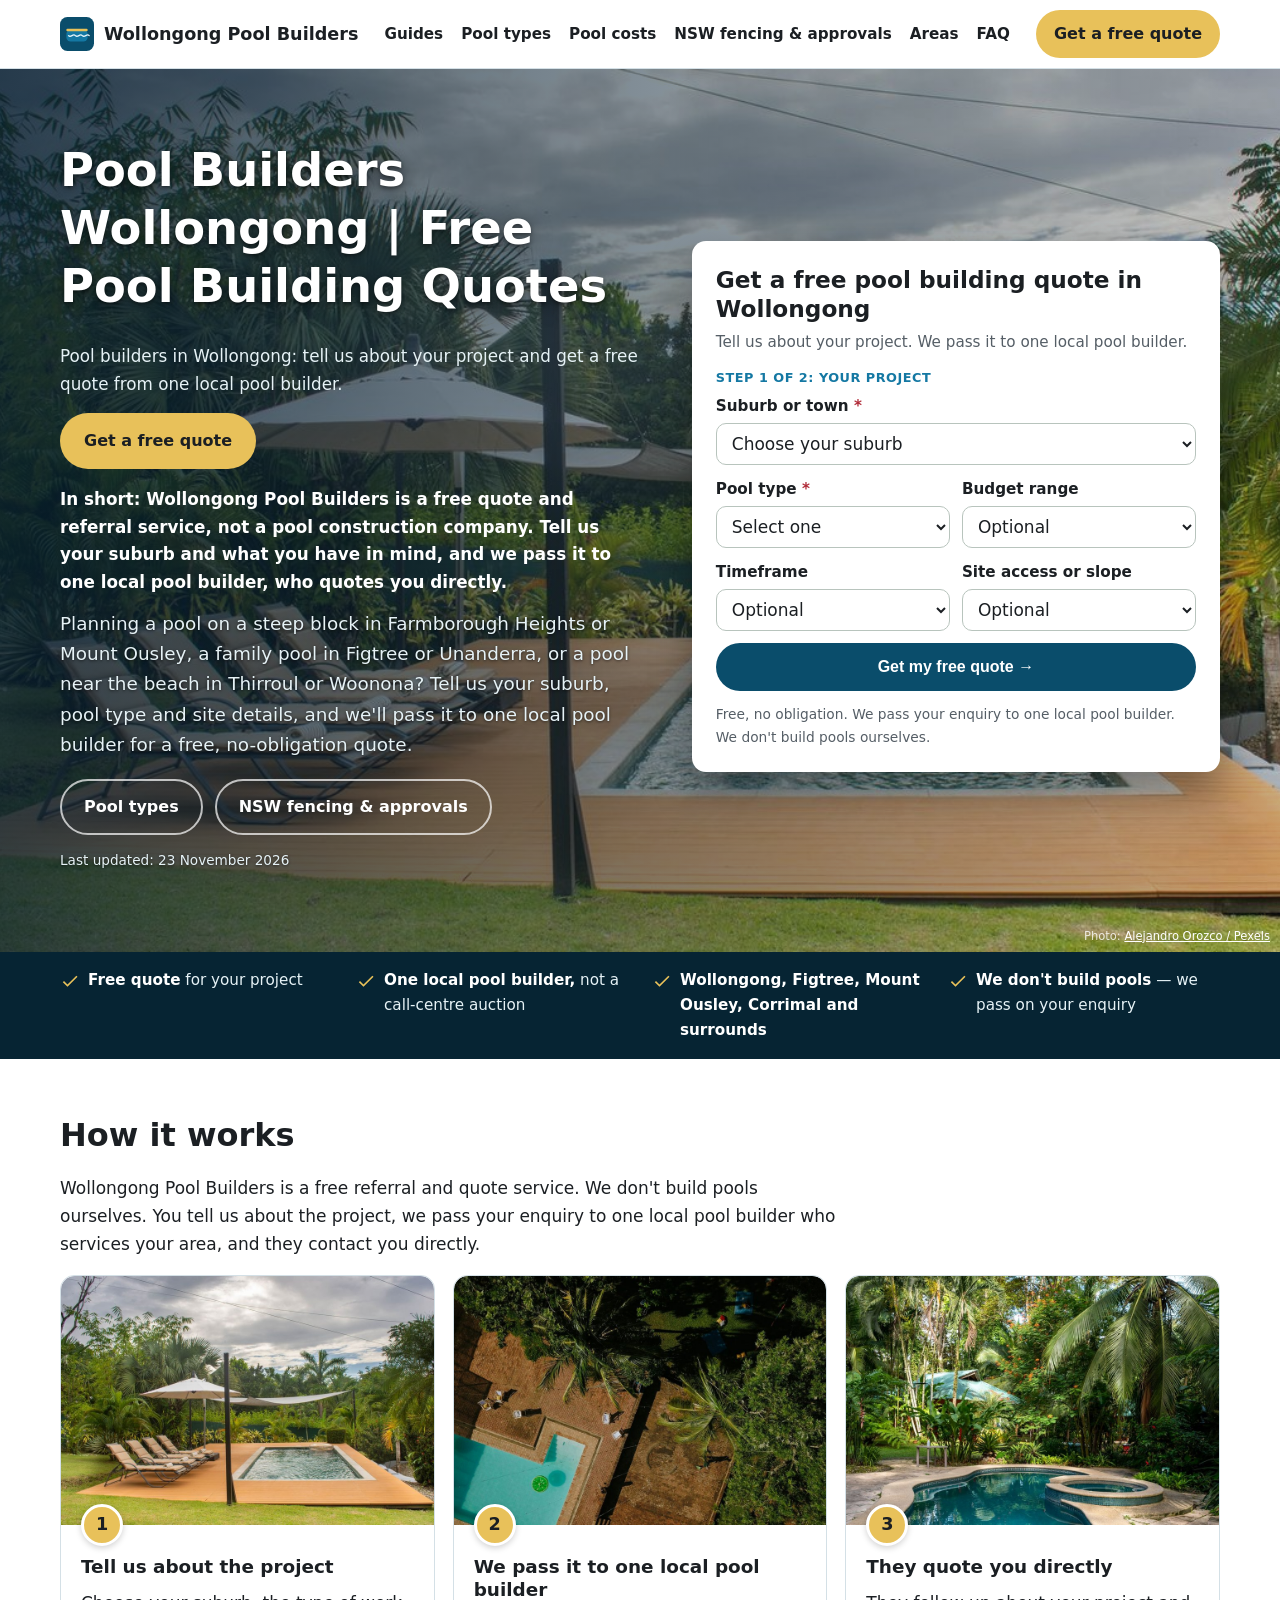
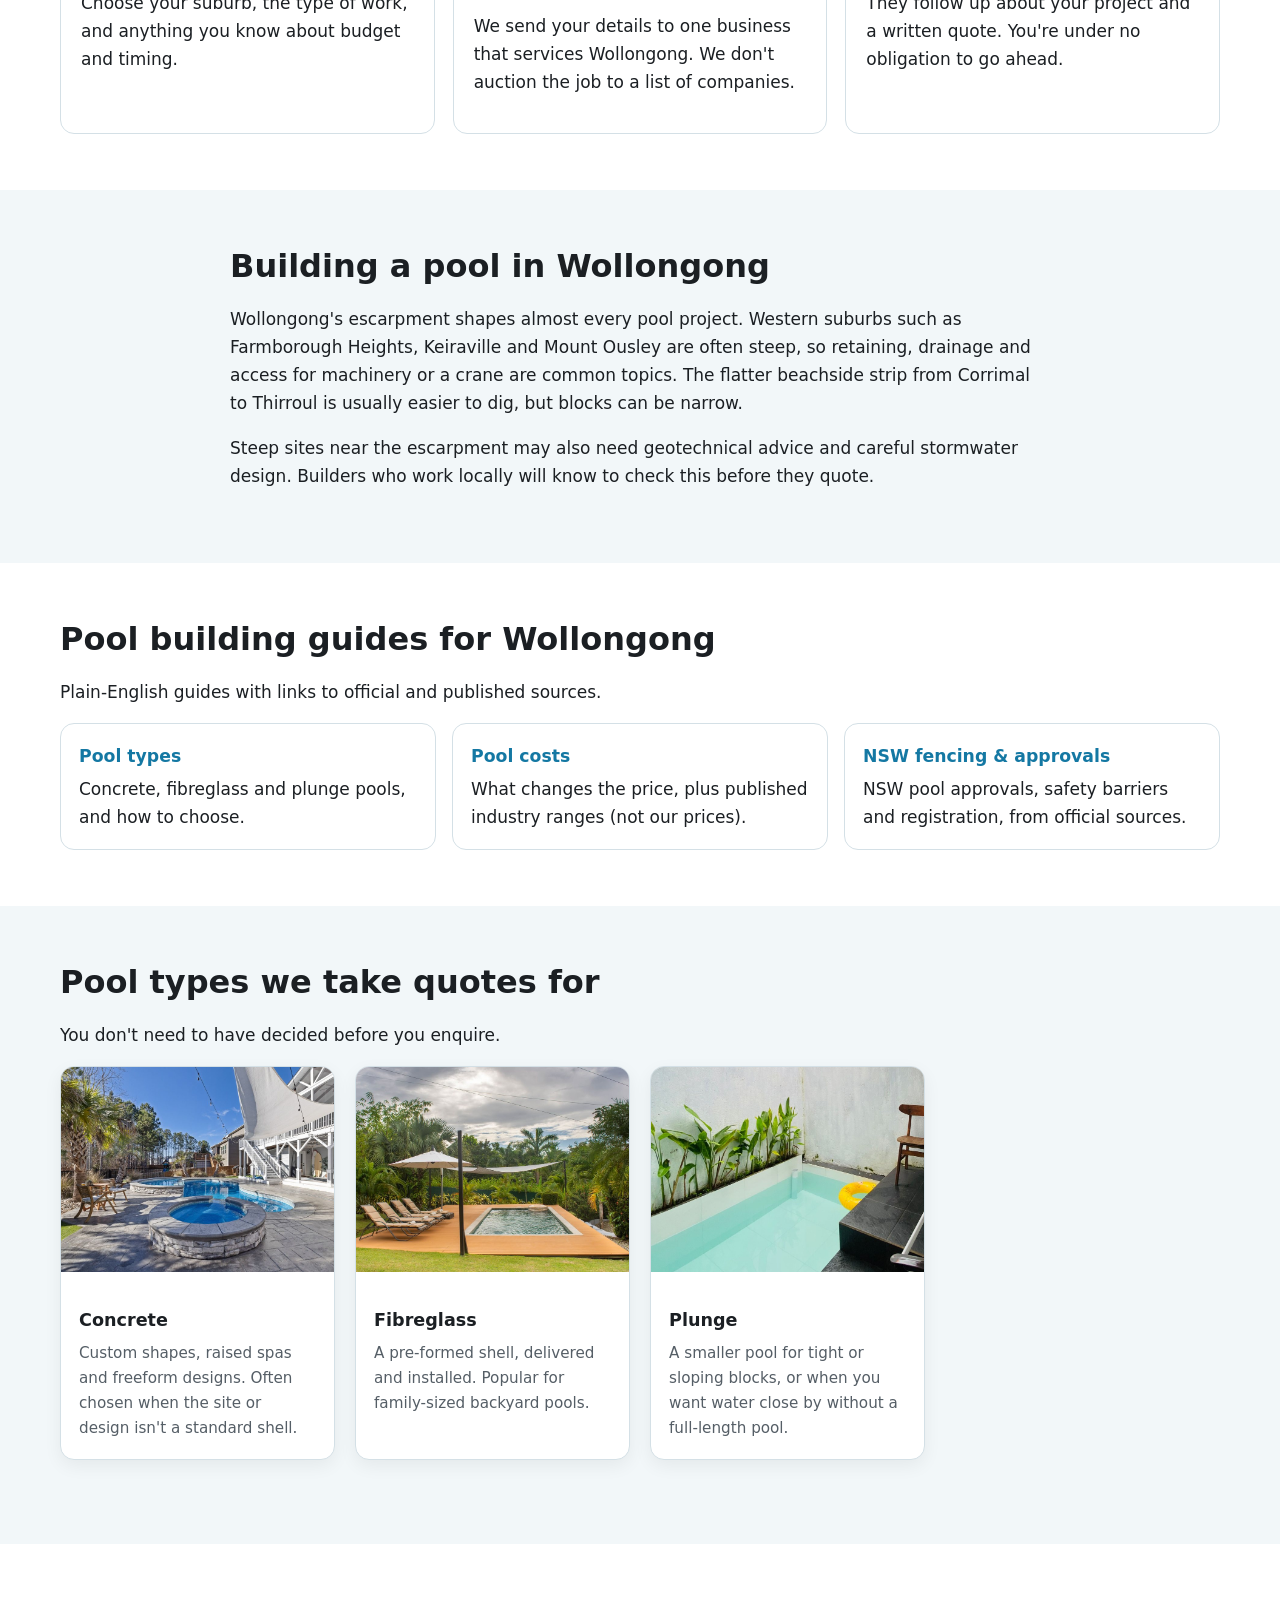
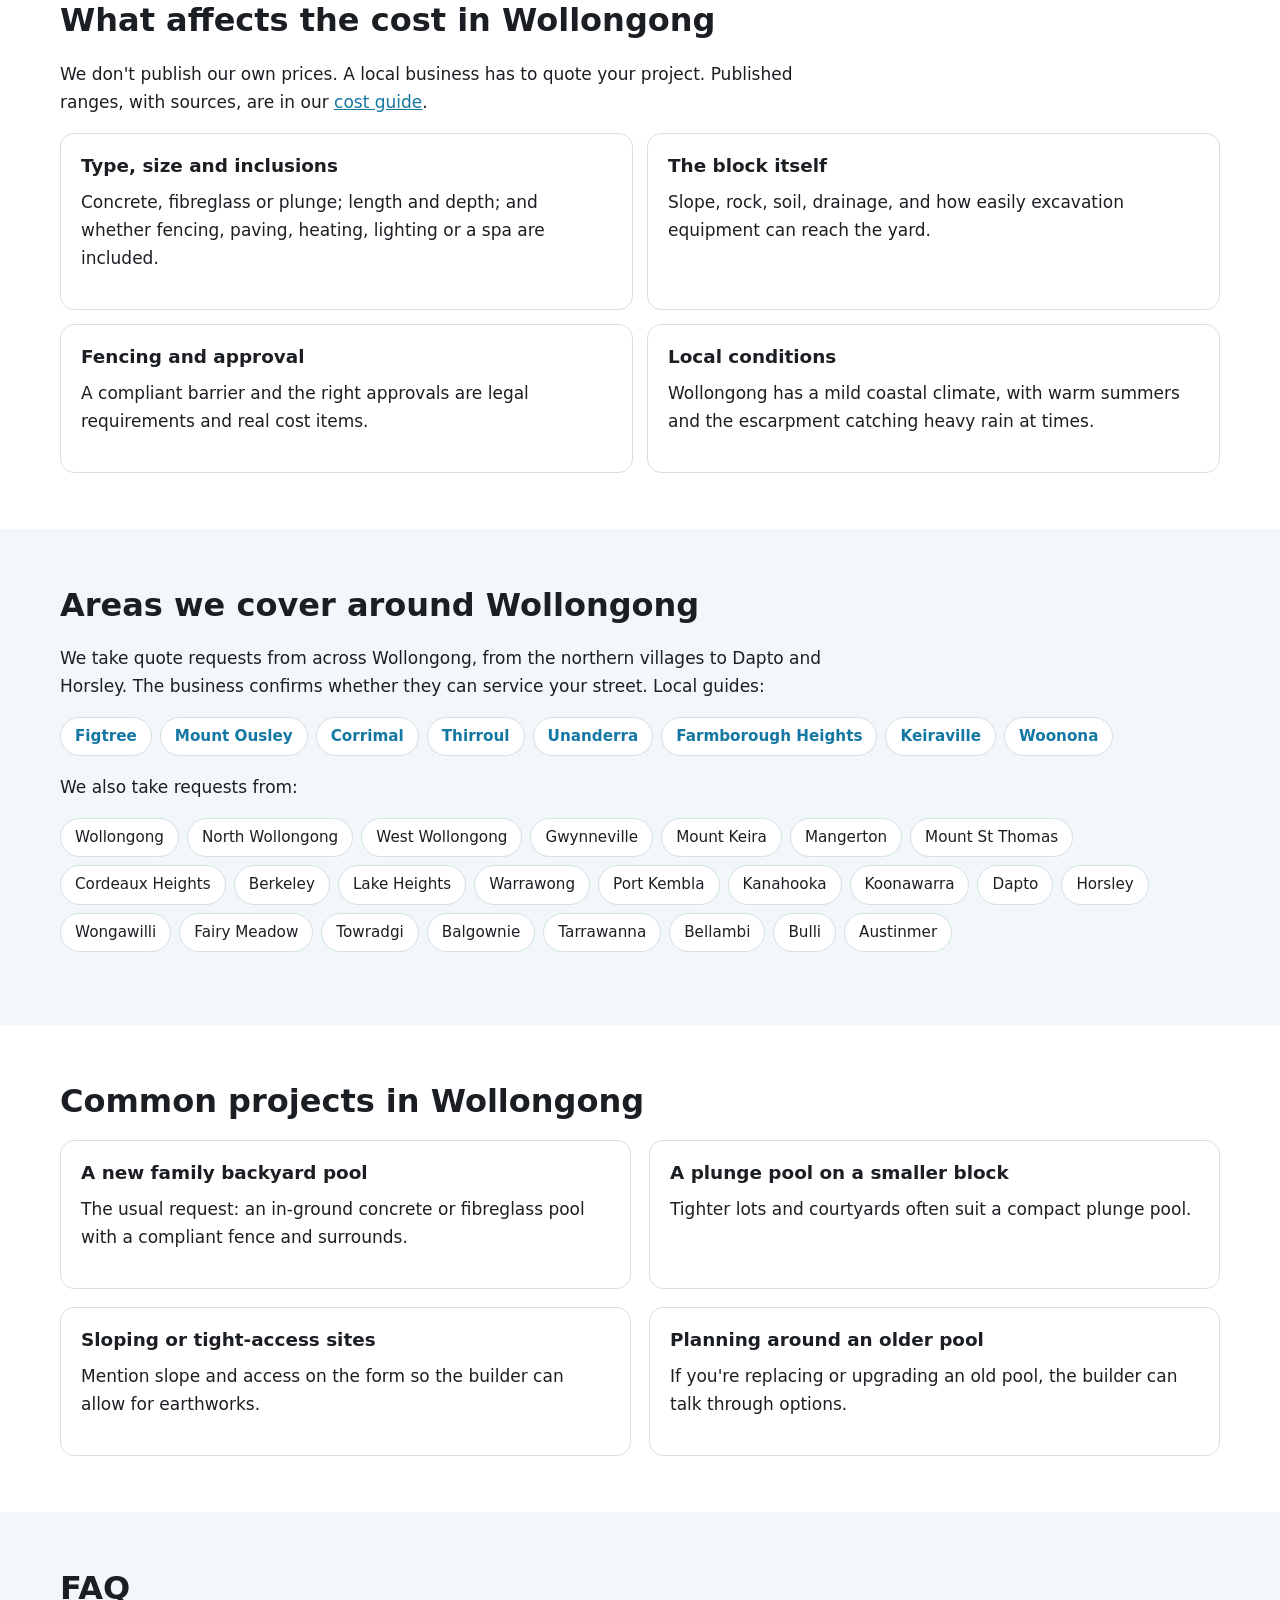
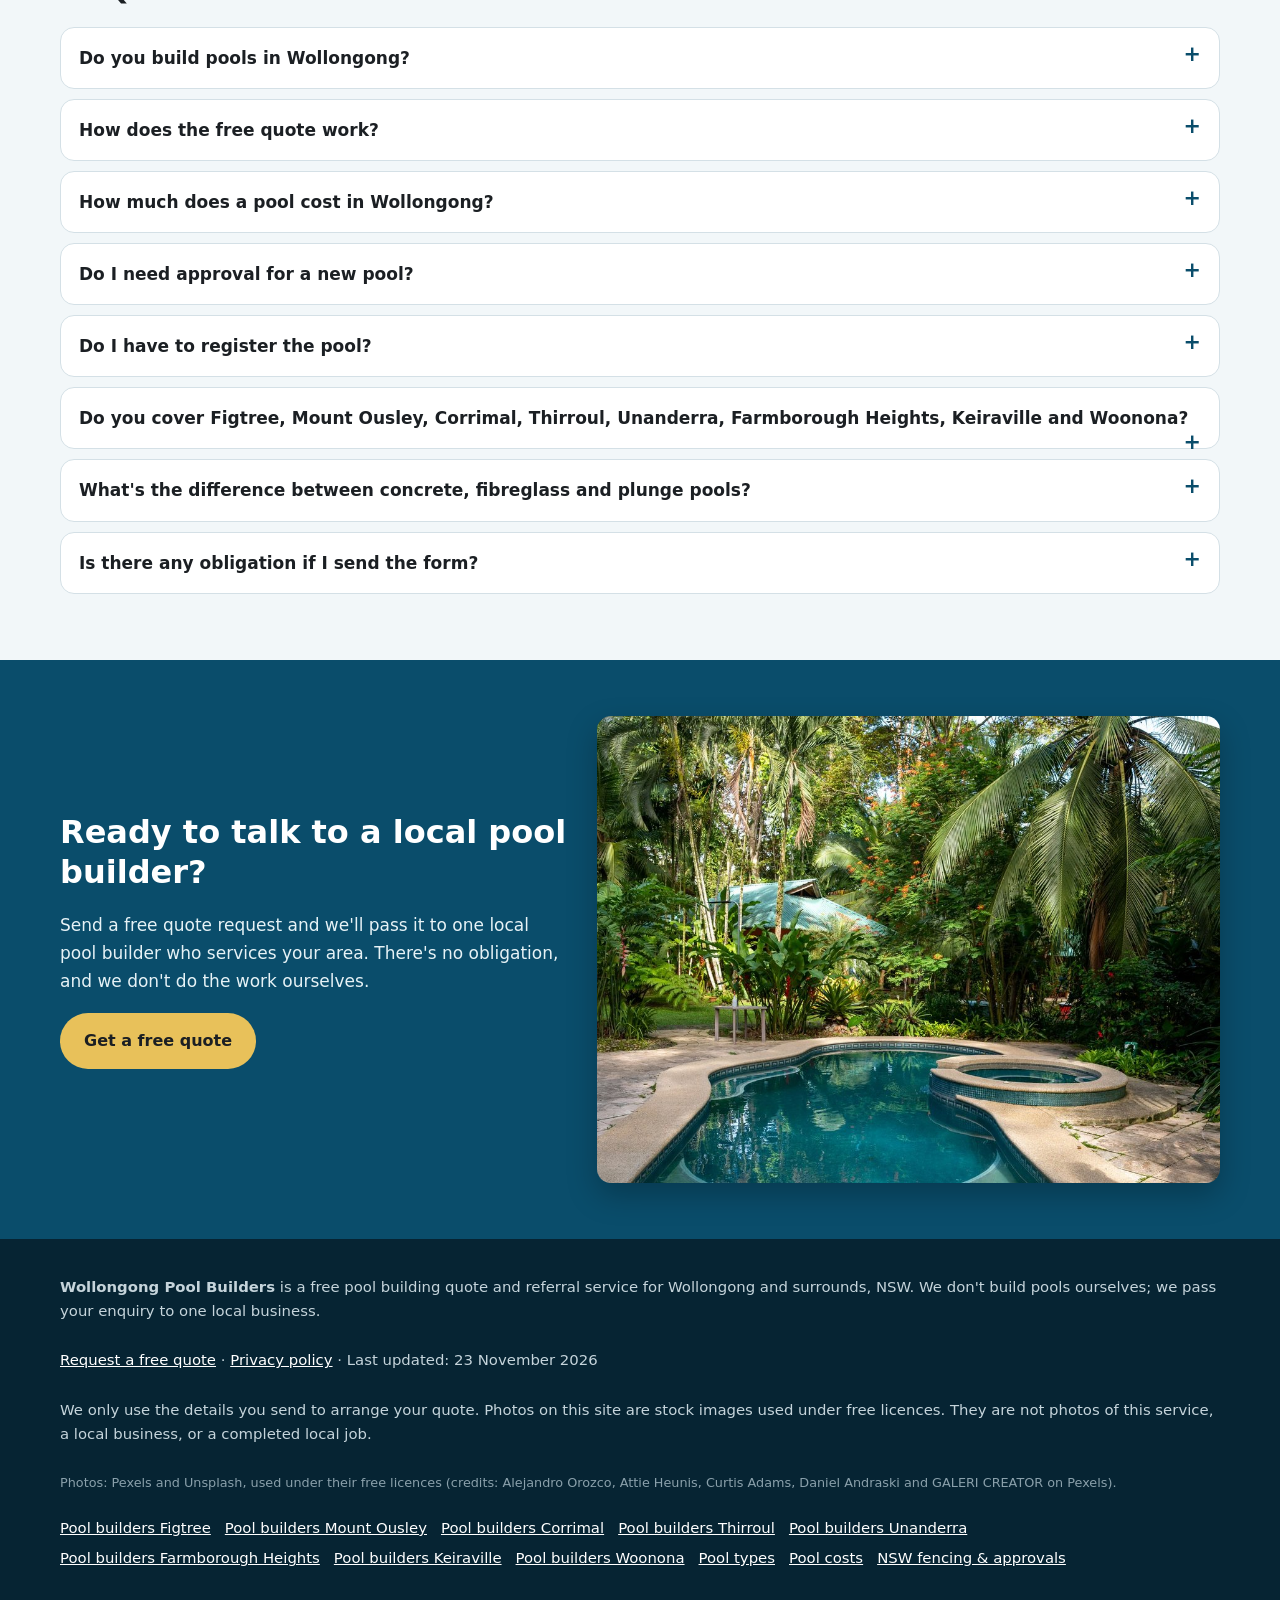
==== index.html @ 01289a47 "Initial site build" ====
<!doctype html>
<html lang="en-AU">
<head>
<meta charset="utf-8">
<!-- Search Console verification meta tag goes here once the property is created -->
<meta name="viewport" content="width=device-width, initial-scale=1">
<title>Pool Builders Wollongong | Free Pool Building Quotes</title>
<meta name="description" content="Pool builders in Wollongong, including Figtree, Mount Ousley, Corrimal, Thirroul, Unanderra, Farmborough Heights, Keiraville and Woonona. Get a free quote from one local pool builder. We don&#x27;t build pools ourselves.">
<link rel="canonical" href="https://wollongongpoolbuilders.com.au/">
<link rel="icon" href="/favicon.svg" type="image/svg+xml">
<meta name="theme-color" content="#0a4d6b">
<meta property="og:type" content="website">
<meta property="og:locale" content="en_AU">
<meta property="og:site_name" content="Wollongong Pool Builders">
<meta property="og:title" content="Pool Builders Wollongong | Free Pool Building Quotes">
<meta property="og:description" content="Pool builders in Wollongong, including Figtree, Mount Ousley, Corrimal, Thirroul, Unanderra, Farmborough Heights, Keiraville and Woonona. Get a free quote from one local pool builder. We don&#x27;t build pools ourselves.">
<meta property="og:url" content="https://wollongongpoolbuilders.com.au/">
<meta property="og:image" content="https://wollongongpoolbuilders.com.au/img/hero.jpg">
<meta name="twitter:card" content="summary_large_image">
<meta name="twitter:image" content="https://wollongongpoolbuilders.com.au/img/hero.jpg">
<script>document.documentElement.classList.add('js')</script>
<link rel="stylesheet" href="/styles.css">
<!-- GA4: Google tag (gtag.js) goes here once the GA4 property for wollongongpoolbuilders.com.au is created.
<script async src="https://www.googletagmanager.com/gtag/js?id=G-XXXXXXXXXX"></script>
<script>window.dataLayer=window.dataLayer||[];function gtag(){dataLayer.push(arguments);}gtag('js',new Date());gtag('config','G-XXXXXXXXXX');</script>
-->
<script type="application/ld+json">
{
 "@context": "https://schema.org",
 "@type": "WebPage",
 "@id": "https://wollongongpoolbuilders.com.au/#webpage",
 "url": "https://wollongongpoolbuilders.com.au/",
 "name": "Pool Builders Wollongong | Free Pool Building Quotes",
 "description": "Pool builders in Wollongong, including Figtree, Mount Ousley, Corrimal, Thirroul, Unanderra, Farmborough Heights, Keiraville and Woonona. Get a free quote from one local pool builder. We don't build pools ourselves.",
 "inLanguage": "en-AU",
 "dateModified": "2026-11-23",
 "isPartOf": {
  "@id": "https://wollongongpoolbuilders.com.au/#website"
 },
 "about": {
  "@id": "https://wollongongpoolbuilders.com.au/#business"
 }
}
</script>
<script type="application/ld+json">
{
 "@context": "https://schema.org",
 "@type": "LocalBusiness",
 "@id": "https://wollongongpoolbuilders.com.au/#business",
 "name": "Wollongong Pool Builders",
 "url": "https://wollongongpoolbuilders.com.au/",
 "description": "Pool builders in Wollongong, including Figtree, Mount Ousley, Corrimal, Thirroul, Unanderra, Farmborough Heights, Keiraville and Woonona. Get a free quote from one local pool builder. We don't build pools ourselves. A free referral and quote service. It doesn't build pools; one local business quotes and does the work.",
 "image": "https://wollongongpoolbuilders.com.au/img/hero.jpg",
 "areaServed": [
  {
   "@type": "Place",
   "name": "Wollongong, NSW"
  },
  {
   "@type": "Place",
   "name": "Figtree, NSW"
  },
  {
   "@type": "Place",
   "name": "Mount Ousley, NSW"
  },
  {
   "@type": "Place",
   "name": "Corrimal, NSW"
  },
  {
   "@type": "Place",
   "name": "Thirroul, NSW"
  },
  {
   "@type": "Place",
   "name": "Unanderra, NSW"
  },
  {
   "@type": "Place",
   "name": "Farmborough Heights, NSW"
  },
  {
   "@type": "Place",
   "name": "Keiraville, NSW"
  },
  {
   "@type": "Place",
   "name": "Woonona, NSW"
  }
 ]
}
</script>
<script type="application/ld+json">
{
 "@context": "https://schema.org",
 "@type": "WebSite",
 "@id": "https://wollongongpoolbuilders.com.au/#website",
 "name": "Wollongong Pool Builders",
 "url": "https://wollongongpoolbuilders.com.au/",
 "inLanguage": "en-AU",
 "dateModified": "2026-11-23"
}
</script>
<script type="application/ld+json">
{
 "@context": "https://schema.org",
 "@type": "Service",
 "@id": "https://wollongongpoolbuilders.com.au/#service",
 "name": "Pool building quotes in Wollongong",
 "serviceType": "Pool builder referral and quote service",
 "url": "https://wollongongpoolbuilders.com.au/",
 "provider": {
  "@id": "https://wollongongpoolbuilders.com.au/#business"
 },
 "areaServed": [
  {
   "@type": "Place",
   "name": "Wollongong, NSW"
  },
  {
   "@type": "Place",
   "name": "Figtree, NSW"
  },
  {
   "@type": "Place",
   "name": "Mount Ousley, NSW"
  },
  {
   "@type": "Place",
   "name": "Corrimal, NSW"
  },
  {
   "@type": "Place",
   "name": "Thirroul, NSW"
  },
  {
   "@type": "Place",
   "name": "Unanderra, NSW"
  },
  {
   "@type": "Place",
   "name": "Farmborough Heights, NSW"
  },
  {
   "@type": "Place",
   "name": "Keiraville, NSW"
  },
  {
   "@type": "Place",
   "name": "Woonona, NSW"
  }
 ]
}
</script>
<script type="application/ld+json">
{
 "@context": "https://schema.org",
 "@type": "FAQPage",
 "mainEntity": [
  {
   "@type": "Question",
   "name": "Do you build pools in Wollongong?",
   "acceptedAnswer": {
    "@type": "Answer",
    "text": "No. Wollongong Pool Builders is a free quote and referral service. We don't design, excavate or build pools. We pass your enquiry to one local pool builder who services your area, and they contact you directly."
   }
  },
  {
   "@type": "Question",
   "name": "How does the free quote work?",
   "acceptedAnswer": {
    "@type": "Answer",
    "text": "Fill in the form with your suburb, the pool type you have in mind and your contact details. We send that to one local pool builder, who follows up about a site visit and a written quote. There's no charge and no obligation."
   }
  },
  {
   "@type": "Question",
   "name": "How much does a pool cost in Wollongong?",
   "acceptedAnswer": {
    "@type": "Answer",
    "text": "It depends on the type, size, site, access, fencing and what's included. We don't publish our own prices. Industry guides linked in our pool cost guide give national ranges only. A local builder has to quote your block."
   }
  },
  {
   "@type": "Question",
   "name": "Do I need approval for a new pool?",
   "acceptedAnswer": {
    "@type": "Answer",
    "text": "Usually, yes. NSW pools need council or certifier approval (often complying development), a licensed builder, a principal certifier, and an occupation certificate before the pool is used. See our NSW pool approvals guide."
   }
  },
  {
   "@type": "Question",
   "name": "Do I have to register the pool?",
   "acceptedAnswer": {
    "@type": "Answer",
    "text": "Yes. All pools and spas in NSW must be registered on the NSW Swimming Pool Register."
   }
  },
  {
   "@type": "Question",
   "name": "Do you cover Figtree, Mount Ousley, Corrimal, Thirroul, Unanderra, Farmborough Heights, Keiraville and Woonona?",
   "acceptedAnswer": {
    "@type": "Answer",
    "text": "Yes. We take requests from across Wollongong and nearby areas. The builder confirms whether they can service your street."
   }
  },
  {
   "@type": "Question",
   "name": "What's the difference between concrete, fibreglass and plunge pools?",
   "acceptedAnswer": {
    "@type": "Answer",
    "text": "Concrete is built on site and can be custom shaped. Fibreglass is a pre-formed shell that is delivered and installed. A plunge pool is a smaller pool in either material. See our pool types guide."
   }
  },
  {
   "@type": "Question",
   "name": "Is there any obligation if I send the form?",
   "acceptedAnswer": {
    "@type": "Answer",
    "text": "No. The request is free, and you don't have to accept the quote."
   }
  }
 ]
}
</script>
</head>
<body>
<a class="skip-link" href="#main">Skip to content</a>
<header class="site-header">
  <div class="wrap">
    <a class="brand" href="/" aria-label="Wollongong Pool Builders home">
      <svg viewBox="0 0 64 64" aria-hidden="true"><rect width="64" height="64" rx="14" fill="#0a4d6b"/><rect x="12" y="24" width="40" height="22" rx="8" fill="#1478a3"/><path d="M16 35c5 5 8-5 13 0s8-5 13 0 8-5 13 0" fill="none" stroke="#e8f6fb" stroke-width="2.4" stroke-linecap="round"/><rect x="12" y="22" width="40" height="5" rx="2" fill="#e8c15a"/></svg>
      Wollongong Pool Builders
    </a>
    <nav class="nav" aria-label="Main">
      <a href="/#guides">Guides</a><a href="/pool-types/">Pool types</a><a href="/pool-costs/">Pool costs</a><a href="/nsw-pool-fencing-approvals/">NSW fencing &amp; approvals</a><a href="/#areas">Areas</a><a href="/#faq">FAQ</a>
    </nav>
    <a class="btn btn-call header-call" href="#quote">Get a free quote</a>
  </div>
</header>
<main id="main">
<section class="hero" aria-labelledby="h1">
  <picture class="hero-bg">
    <source media="(max-width: 700px)" srcset="/img/hero-mobile.jpg" width="684" height="720">
    <img src="/img/hero.jpg" width="1280" height="720" alt="In-ground pool with a timber deck, sun lounges and planting" fetchpriority="high" decoding="async">
  </picture>
  <div class="wrap hero-grid">
    <div class="hero-copy">
      <h1 id="h1">Pool Builders Wollongong | Free Pool Building Quotes</h1>
      <p class="h3-tag">Pool builders in Wollongong: tell us about your project and get a free quote from one local pool builder.</p>
      <p class="h3-cta"><a class="btn btn-call btn-xl" href="#quote">Get a free quote</a></p>
      <p class="summary">In short: Wollongong Pool Builders is a free quote and referral service, not a pool construction company. Tell us your suburb and what you have in mind, and we pass it to one local pool builder, who quotes you directly.</p>
      <p class="lead">Planning a pool on a steep block in Farmborough Heights or Mount Ousley, a family pool in Figtree or Unanderra, or a pool near the beach in Thirroul or Woonona? Tell us your suburb, pool type and site details, and we&#x27;ll pass it to one local pool builder for a free, no-obligation quote.</p>
      <div class="ctas"><a class="btn btn-ghost" href="/pool-types/">Pool types</a><a class="btn btn-ghost" href="/nsw-pool-fencing-approvals/">NSW fencing &amp; approvals</a></div>
      <p class="updated">Last updated: 23 November 2026</p>
    </div>
    <div class="hero-form-card" id="quote">
      <h2 id="quote-h">Get a free pool building quote in Wollongong</h2>
      <p class="form-intro">Tell us about your project. We pass it to one local pool builder.</p>
      <form class="quote-form two-step" id="quote-form" data-form="pool_builder_quote" action="https://formsubmit.co/quotes@wollongongpoolbuilders.com.au" method="post" novalidate>
        <input type="hidden" name="_subject" value="New quote request – wollongongpoolbuilders.com.au">
        <input type="hidden" name="_captcha" value="true">
        <input type="hidden" name="_template" value="table">
        <input type="hidden" name="_next" value="https://wollongongpoolbuilders.com.au/thanks.html?lead=1">
        <input type="hidden" name="_autoresponse" value="Thanks for your pool building request. We&#x27;ve received it and are passing it to a local pool builder, who&#x27;ll be in touch about your project.">
        <input type="text" name="_honey" style="display:none" tabindex="-1" autocomplete="off" aria-hidden="true">
        <input type="hidden" name="source" value="wollongongpoolbuilders.com.au">
        <fieldset class="step step-1">
          <legend class="step-label">Step 1 of 2: your project</legend>
          <div class="full"><label for="suburb">Suburb or town <span class="req" aria-hidden="true">*</span></label>
            <select id="suburb" name="suburb" required><option value="">Choose your suburb</option><option>Wollongong</option><option>North Wollongong</option><option>West Wollongong</option><option>Gwynneville</option><option>Keiraville</option><option>Mount Ousley</option><option>Mount Keira</option><option>Mangerton</option><option>Mount St Thomas</option><option>Figtree</option><option>Cordeaux Heights</option><option>Farmborough Heights</option><option>Unanderra</option><option>Berkeley</option><option>Lake Heights</option><option>Warrawong</option><option>Port Kembla</option><option>Kanahooka</option><option>Koonawarra</option><option>Dapto</option><option>Horsley</option><option>Wongawilli</option><option>Fairy Meadow</option><option>Towradgi</option><option>Balgownie</option><option>Corrimal</option><option>Tarrawanna</option><option>Bellambi</option><option>Woonona</option><option>Bulli</option><option>Thirroul</option><option>Austinmer</option><option value="Other">Other (tell us below)</option></select></div>
          <div class="full other-wrap"><label for="suburb_other">Other suburb or town</label><input id="suburb_other" name="suburb_other" type="text" autocomplete="address-level2"></div>
          <div><label for="proj_type">Pool type <span class="req" aria-hidden="true">*</span></label>
            <select id="proj_type" name="pool_type" required><option value="">Select one</option><option>Concrete</option><option>Fibreglass</option><option>Plunge</option><option>Not sure</option></select></div>
          <div><label for="budget">Budget range</label>
            <select id="budget" name="budget"><option value="">Optional</option><option>Under $40,000</option><option>$40,000–$70,000</option><option>$70,000–$100,000</option><option>$100,000–$150,000</option><option>$150,000 or more</option><option>Not sure / want advice</option></select></div>
          <div><label for="timeframe">Timeframe</label>
            <select id="timeframe" name="timeframe"><option value="">Optional</option><option>ASAP / within a month</option><option>Next 1–3 months</option><option>3–6 months</option><option>6–12 months</option><option>Just researching</option></select></div>
          <div><label for="extra1">Site access or slope</label>
            <select id="extra1" name="site_access"><option value="">Optional</option><option>Easy access, fairly level</option><option>Narrow side access</option><option>Sloping block</option><option>Restricted access / tight site</option><option>Not sure</option></select></div>
          <div class="full js-only"><button class="btn btn-primary btn-block" type="button" id="to-step-2">Get my free quote →</button></div>
          <p class="microcopy full">Free, no obligation. We pass your enquiry to one local pool builder. We don't build pools ourselves.</p>
          <p class="form-error full" id="step1-error" role="alert" hidden>Please choose your suburb and pool type.</p>
        </fieldset>
        <fieldset class="step step-2" id="step-2">
          <legend class="step-label">Step 2 of 2: your details</legend>
          <div><label for="name">Name <span class="req" aria-hidden="true">*</span></label><input id="name" name="name" type="text" autocomplete="name" required></div>
          <div><label for="phone">Phone <span class="req" aria-hidden="true">*</span></label><input id="phone" name="phone" type="tel" autocomplete="tel" inputmode="tel" required></div>
          <div class="full"><label for="email">Email <span class="req" aria-hidden="true">*</span></label><input id="email" name="email" type="email" autocomplete="email" required></div>
          <div class="full"><label for="message">Anything else we should pass on?</label><textarea id="message" name="message" rows="2" placeholder="e.g. fibreglass family pool in Figtree, sloping backyard, want fencing included"></textarea></div>
          <p class="consent full">By sending this form you agree we can share your details with one local pool builder so they can quote for your project. See our <a href="/privacy.html">privacy policy</a>.</p>
          <div class="full step2-actions"><button class="btn btn-primary" type="submit">Send my quote request</button><button class="btn-link js-only" type="button" id="back-1">← Back</button></div>
        </fieldset>
      </form>
    </div>
  </div>
  <p class="photo-credit">Photo: <a href="https://www.pexels.com/photo/tropical-backyard-pool-with-lounge-chairs-32509620/" rel="noopener">Alejandro Orozco / Pexels</a></p>
</section>
<section class="trust" aria-label="Why use this service">
  <ul class="wrap trust-list">
    <li><svg viewBox="0 0 24 24" aria-hidden="true"><path fill="currentColor" d="M9 16.2 4.8 12l-1.4 1.4L9 19 21 7l-1.4-1.4z"/></svg><span><strong>Free quote</strong> for your project</span></li>
    <li><svg viewBox="0 0 24 24" aria-hidden="true"><path fill="currentColor" d="M9 16.2 4.8 12l-1.4 1.4L9 19 21 7l-1.4-1.4z"/></svg><span><strong>One local pool builder,</strong> not a call-centre auction</span></li>
    <li><svg viewBox="0 0 24 24" aria-hidden="true"><path fill="currentColor" d="M9 16.2 4.8 12l-1.4 1.4L9 19 21 7l-1.4-1.4z"/></svg><span><strong>Wollongong, Figtree, Mount Ousley, Corrimal and surrounds</strong></span></li>
    <li><svg viewBox="0 0 24 24" aria-hidden="true"><path fill="currentColor" d="M9 16.2 4.8 12l-1.4 1.4L9 19 21 7l-1.4-1.4z"/></svg><span><strong>We don't build pools</strong> — we pass on your enquiry</span></li>
  </ul>
</section>
<section id="how" aria-labelledby="how-h">
  <div class="wrap">
    <h2 id="how-h">How it works</h2>
    <p class="intro">Wollongong Pool Builders is a free referral and quote service. We don't build pools ourselves. You tell us about the project, we pass your enquiry to one local pool builder who services your area, and they contact you directly.</p>
    <div class="grid grid-3">
      <article class="card step-card">
        <div class="step-img"><img src="/img/step1.jpg" width="900" height="600" alt="Illustration for telling us about your project" loading="lazy" decoding="async"></div>
        <div class="step-body"><span class="step-num">1</span><h3>Tell us about the project</h3><p>Choose your suburb, the type of work, and anything you know about budget and timing.</p></div>
      </article>
      <article class="card step-card">
        <div class="step-img"><img src="/img/step2.jpg" width="900" height="600" alt="Illustration for passing the enquiry to a local business" loading="lazy" decoding="async"></div>
        <div class="step-body"><span class="step-num">2</span><h3>We pass it to one local pool builder</h3><p>We send your details to one business that services Wollongong. We don't auction the job to a list of companies.</p></div>
      </article>
      <article class="card step-card">
        <div class="step-img"><img src="/img/step3.jpg" width="900" height="600" alt="Illustration for a site visit and written quote" loading="lazy" decoding="async"></div>
        <div class="step-body"><span class="step-num">3</span><h3>They quote you directly</h3><p>They follow up about your project and a written quote. You're under no obligation to go ahead.</p></div>
      </article>
    </div>
  </div>
</section>
<section class="alt" id="local" aria-labelledby="local-h">
  <div class="wrap narrow-copy">
    <h2 id="local-h">Building a pool in Wollongong</h2>
    <p>Wollongong's escarpment shapes almost every pool project. Western suburbs such as Farmborough Heights, Keiraville and Mount Ousley are often steep, so retaining, drainage and access for machinery or a crane are common topics. The flatter beachside strip from Corrimal to Thirroul is usually easier to dig, but blocks can be narrow.</p><p>Steep sites near the escarpment may also need geotechnical advice and careful stormwater design. Builders who work locally will know to check this before they quote.</p>
  </div>
</section>
<section id="guides" aria-labelledby="guides-h">
  <div class="wrap">
    <h2 id="guides-h">Pool building guides for Wollongong</h2>
    <p class="intro">Plain-English guides with links to official and published sources.</p>
    <div class="guide-cards"><a href="/pool-types/"><strong>Pool types</strong> Concrete, fibreglass and plunge pools, and how to choose.</a><a href="/pool-costs/"><strong>Pool costs</strong> What changes the price, plus published industry ranges (not our prices).</a><a href="/nsw-pool-fencing-approvals/"><strong>NSW fencing &amp; approvals</strong> NSW pool approvals, safety barriers and registration, from official sources.</a></div>
  </div>
</section>
<section class="alt" id="types" aria-labelledby="types-h">
  <div class="wrap">
    <h2 id="types-h">Pool types we take quotes for</h2>
    <p class="intro">You don't need to have decided before you enquire.</p>
    <div class="photo-cards type-grid">
      <a class="photo-card" href="/pool-types/"><span class="pc-img"><img src="/img/type1.jpg" width="900" height="675" alt="Concrete backyard pool with a raised spa and paved surround" loading="lazy" decoding="async"></span><span class="pc-body"><strong class="pc-title">Concrete</strong><span class="pc-text">Custom shapes, raised spas and freeform designs. Often chosen when the site or design isn&#x27;t a standard shell.</span></span></a>
      <a class="photo-card" href="/pool-types/"><span class="pc-img"><img src="/img/type2.jpg" width="900" height="675" alt="Rectangular in-ground pool with a timber deck and sun lounges" loading="lazy" decoding="async"></span><span class="pc-body"><strong class="pc-title">Fibreglass</strong><span class="pc-text">A pre-formed shell, delivered and installed. Popular for family-sized backyard pools.</span></span></a>
      <a class="photo-card" href="/pool-types/"><span class="pc-img"><img src="/img/type3.jpg" width="900" height="675" alt="Compact plunge pool in a small courtyard with planting" loading="lazy" decoding="async"></span><span class="pc-body"><strong class="pc-title">Plunge</strong><span class="pc-text">A smaller pool for tight or sloping blocks, or when you want water close by without a full-length pool.</span></span></a>
    </div>
  </div>
</section>
<section id="costs" aria-labelledby="costs-h">
  <div class="wrap">
    <h2 id="costs-h">What affects the cost in Wollongong</h2>
    <p class="intro">We don't publish our own prices. A local business has to quote your project. Published ranges, with sources, are in our <a href="/pool-costs/">cost guide</a>.</p>
    <div class="factor-grid"><article class="card"><h3>Type, size and inclusions</h3><p>Concrete, fibreglass or plunge; length and depth; and whether fencing, paving, heating, lighting or a spa are included.</p></article><article class="card"><h3>The block itself</h3><p>Slope, rock, soil, drainage, and how easily excavation equipment can reach the yard.</p></article><article class="card"><h3>Fencing and approval</h3><p>A compliant barrier and the right approvals are legal requirements and real cost items.</p></article><article class="card"><h3>Local conditions</h3><p>Wollongong has a mild coastal climate, with warm summers and the escarpment catching heavy rain at times.</p></article></div>
  </div>
</section>
<section class="alt" id="areas" aria-labelledby="areas-h">
  <div class="wrap">
    <h2 id="areas-h">Areas we cover around Wollongong</h2>
    <p class="intro">We take quote requests from across Wollongong, from the northern villages to Dapto and Horsley. The business confirms whether they can service your street. Local guides:</p>
    <ul class="areas"><li><a href="/pool-builders-figtree/">Figtree</a></li><li><a href="/pool-builders-mount-ousley/">Mount Ousley</a></li><li><a href="/pool-builders-corrimal/">Corrimal</a></li><li><a href="/pool-builders-thirroul/">Thirroul</a></li><li><a href="/pool-builders-unanderra/">Unanderra</a></li><li><a href="/pool-builders-farmborough-heights/">Farmborough Heights</a></li><li><a href="/pool-builders-keiraville/">Keiraville</a></li><li><a href="/pool-builders-woonona/">Woonona</a></li></ul>
    <p class="intro">We also take requests from:</p>
    <ul class="areas"><li>Wollongong</li><li>North Wollongong</li><li>West Wollongong</li><li>Gwynneville</li><li>Mount Keira</li><li>Mangerton</li><li>Mount St Thomas</li><li>Cordeaux Heights</li><li>Berkeley</li><li>Lake Heights</li><li>Warrawong</li><li>Port Kembla</li><li>Kanahooka</li><li>Koonawarra</li><li>Dapto</li><li>Horsley</li><li>Wongawilli</li><li>Fairy Meadow</li><li>Towradgi</li><li>Balgownie</li><li>Tarrawanna</li><li>Bellambi</li><li>Bulli</li><li>Austinmer</li></ul>
  </div>
</section>
<section id="jobs" aria-labelledby="jobs-h">
  <div class="wrap">
    <h2 id="jobs-h">Common projects in Wollongong</h2>
    <div class="grid grid-2"><article class="card"><h3>A new family backyard pool</h3><p>The usual request: an in-ground concrete or fibreglass pool with a compliant fence and surrounds.</p></article><article class="card"><h3>A plunge pool on a smaller block</h3><p>Tighter lots and courtyards often suit a compact plunge pool.</p></article><article class="card"><h3>Sloping or tight-access sites</h3><p>Mention slope and access on the form so the builder can allow for earthworks.</p></article><article class="card"><h3>Planning around an older pool</h3><p>If you&#x27;re replacing or upgrading an old pool, the builder can talk through options.</p></article></div>
  </div>
</section>
<section class="alt" id="faq" aria-labelledby="faq-h">
  <div class="wrap">
    <h2 id="faq-h">FAQ</h2>
    <details><summary>Do you build pools in Wollongong?</summary><p>No. Wollongong Pool Builders is a free quote and referral service. We don't design, excavate or build pools. We pass your enquiry to one local pool builder who services your area, and they contact you directly.</p></details>
<details><summary>How does the free quote work?</summary><p>Fill in the form with your suburb, the pool type you have in mind and your contact details. We send that to one local pool builder, who follows up about a site visit and a written quote. There's no charge and no obligation.</p></details>
<details><summary>How much does a pool cost in Wollongong?</summary><p>It depends on the type, size, site, access, fencing and what's included. We don't publish our own prices. Industry guides linked in our <a href="/pool-costs/">pool cost guide</a> give national ranges only. A local builder has to quote your block.</p></details>
<details><summary>Do I need approval for a new pool?</summary><p>Usually, yes. NSW pools need council or certifier approval (often complying development), a licensed builder, a principal certifier, and an occupation certificate before the pool is used. See our <a href="/nsw-pool-fencing-approvals/">NSW pool approvals guide</a>.</p></details>
<details><summary>Do I have to register the pool?</summary><p>Yes. All pools and spas in NSW must be registered on the NSW Swimming Pool Register.</p></details>
<details><summary>Do you cover Figtree, Mount Ousley, Corrimal, Thirroul, Unanderra, Farmborough Heights, Keiraville and Woonona?</summary><p>Yes. We take requests from across Wollongong and nearby areas. The builder confirms whether they can service your street.</p></details>
<details><summary>What&#x27;s the difference between concrete, fibreglass and plunge pools?</summary><p>Concrete is built on site and can be custom shaped. Fibreglass is a pre-formed shell that is delivered and installed. A plunge pool is a smaller pool in either material. See our <a href="/pool-types/">pool types guide</a>.</p></details>
<details><summary>Is there any obligation if I send the form?</summary><p>No. The request is free, and you don't have to accept the quote.</p></details>
  </div>
</section>
<section class="quote" id="close" aria-labelledby="close-h">
  <div class="wrap closing-grid">
    <div>
      <h2 id="close-h">Ready to talk to a local pool builder?</h2>
      <p>Send a free quote request and we'll pass it to one local pool builder who services your area. There's no obligation, and we don't do the work ourselves.</p>
      <p><a class="btn btn-call" href="#quote">Get a free quote</a></p>
    </div>
    <div class="closing-photo"><img src="/img/closing.jpg" width="1000" height="750" alt="Closing illustration" loading="lazy" decoding="async"></div>
  </div>
</section>
</main>
<footer class="site-footer">
  <div class="wrap">
    <p><strong>Wollongong Pool Builders</strong> is a free pool building quote and referral service for Wollongong and surrounds, NSW. We don't build pools ourselves; we pass your enquiry to one local business.</p>
    <p><a href="#quote">Request a free quote</a> · <a href="/privacy.html">Privacy policy</a> · Last updated: 23 November 2026</p>
    <p>We only use the details you send to arrange your quote. Photos on this site are stock images used under free licences. They are not photos of this service, a local business, or a completed local job.</p>
    <p class="credit-line">Photos: Pexels and Unsplash, used under their free licences (credits: Alejandro Orozco, Attie Heunis, Curtis Adams, Daniel Andraski and GALERI CREATOR on Pexels).</p>
    <p class="footer-links"><a href="/pool-builders-figtree/">Pool builders Figtree</a> <a href="/pool-builders-mount-ousley/">Pool builders Mount Ousley</a> <a href="/pool-builders-corrimal/">Pool builders Corrimal</a> <a href="/pool-builders-thirroul/">Pool builders Thirroul</a> <a href="/pool-builders-unanderra/">Pool builders Unanderra</a> <a href="/pool-builders-farmborough-heights/">Pool builders Farmborough Heights</a> <a href="/pool-builders-keiraville/">Pool builders Keiraville</a> <a href="/pool-builders-woonona/">Pool builders Woonona</a> <a href="/pool-types/">Pool types</a> <a href="/pool-costs/">Pool costs</a> <a href="/nsw-pool-fencing-approvals/">NSW fencing &amp; approvals</a></p>
  </div>
</footer>

<div class="mobile-call" aria-label="Quick contact">
  <a class="btn btn-call" href="#quote">Get a free quote</a>
</div>
<script src="/form.js" defer></script>
<script>(function(){var b=document.querySelector('.mobile-call'),q=document.getElementById('quote');if(!b||!q||!('IntersectionObserver' in window))return;new IntersectionObserver(function(e){b.classList.toggle('mc-off',e[0].isIntersecting)},{threshold:.15}).observe(q)})();</script>

</body>
</html>
---- styles.css ----
:root{
  --green:#0a4d6b;--green-2:#1478a3;--yellow:#e8c15a;--ink:#1b1f23;--muted:#555e66;
  --bg:#ffffff;--soft:#f2f7f9;--line:#d4e0e6;--radius:14px;--max:1200px;
}
*{box-sizing:border-box}
html{scroll-behavior:smooth}
body{margin:0;font-family:system-ui,-apple-system,"Segoe UI",Roboto,Arial,sans-serif;color:var(--ink);background:var(--bg);line-height:1.65;font-size:17px;padding-bottom:72px}
@media(min-width:800px){body{padding-bottom:0}}
img,svg{max-width:100%}
a{color:var(--green-2)}
a:focus-visible,button:focus-visible,input:focus-visible,select:focus-visible,textarea:focus-visible{outline:3px solid var(--yellow);outline-offset:2px}
.wrap{max-width:var(--max);margin:0 auto;padding:0 20px}
.skip-link{position:absolute;left:-999px;top:0;background:#fff;padding:8px 12px;z-index:100}
.skip-link:focus{left:8px}
h1,h2,h3{line-height:1.25;margin:0 0 .6em}
h1{font-size:clamp(1.9rem,4.5vw,2.9rem)}
h2{font-size:clamp(1.5rem,3vw,2rem);margin-top:0}
h3{font-size:1.15rem}
p{margin:0 0 1em}

/* header */
.site-header{background:#fff;border-bottom:1px solid var(--line);position:sticky;top:0;z-index:50}
.site-header .wrap{display:flex;align-items:center;justify-content:space-between;gap:16px;padding-top:10px;padding-bottom:10px}
.brand{display:flex;align-items:center;gap:10px;font-weight:800;color:var(--ink);text-decoration:none;font-size:1.1rem}
.brand svg{width:34px;height:34px}
.nav{display:none;gap:18px}
.nav a{color:var(--ink);text-decoration:none;font-weight:600;font-size:.95rem}
.nav a:hover{color:var(--green-2)}
@media(min-width:900px){.nav{display:flex}}

/* buttons */
.btn{display:inline-flex;align-items:center;justify-content:center;gap:8px;font-weight:700;border-radius:999px;padding:13px 22px;text-decoration:none;border:2px solid transparent;cursor:pointer;font-size:1rem}
.btn svg{width:20px;height:20px}
.btn-call{background:var(--yellow);color:#1b1f23}
.btn-call:hover{background:#e8c15a}
.btn-ghost{background:transparent;color:#fff;border-color:rgba(255,255,255,.7)}
.btn-ghost:hover{background:rgba(255,255,255,.12)}
.btn-primary{background:var(--green);color:#fff}
.btn-primary:hover{background:var(--green-2)}
.header-call{display:none}
@media(min-width:600px){.header-call{display:inline-flex;padding:9px 16px}}

/* hero */
.hero{background:linear-gradient(135deg,#0a4d6b 0%,#1478a3 60%,#1478a3 100%);color:#fff;padding:48px 0 56px}
.hero .wrap{display:grid;gap:32px}
@media(min-width:900px){.hero .wrap{grid-template-columns:1.15fr .85fr;align-items:center}}
.hero p.lead{font-size:1.15rem;color:#e6f2f6;max-width:38em}
.hero .ctas{display:flex;flex-wrap:wrap;gap:12px;margin:22px 0 18px}
.ticks{list-style:none;padding:0;margin:0;display:grid;gap:6px;color:#e6f2f6}
.ticks li{display:flex;gap:8px;align-items:flex-start}
.ticks svg{flex:0 0 20px;width:20px;height:20px;margin-top:3px}
.hero-card{background:#fff;color:var(--ink);border-radius:var(--radius);padding:22px;box-shadow:0 12px 30px rgba(0,0,0,.18)}
.hero-card h2{font-size:1.25rem}
.hero-card ol{margin:0;padding-left:1.2em}
.hero-card li{margin-bottom:.5em}

/* sections */
section{padding:56px 0}
section.alt{background:var(--soft)}
.intro{max-width:46em}
.grid{display:grid;gap:18px}
@media(min-width:700px){.grid-2{grid-template-columns:1fr 1fr}.grid-3{grid-template-columns:repeat(3,1fr)}}
.card{background:#fff;border:1px solid var(--line);border-radius:var(--radius);padding:20px}
.card .size{display:inline-block;background:var(--green);color:#fff;font-weight:800;border-radius:8px;padding:3px 10px;margin-bottom:8px}
.icon{width:36px;height:36px;color:var(--green);margin-bottom:6px}

table{width:100%;border-collapse:collapse;background:#fff;border-radius:var(--radius);overflow:hidden;border:1px solid var(--line)}
caption{text-align:left;font-weight:700;padding:0 0 10px}
th,td{padding:12px 14px;text-align:left;border-bottom:1px solid var(--line);vertical-align:top}
th{background:#e6eef2;font-size:.95rem}
.table-scroll{overflow-x:auto}
.note{font-size:.93rem;color:var(--muted)}
.yes h3{color:var(--green)}
.no h3{color:#b02a37}
ul.clean{padding-left:1.1em;margin:0}
ul.clean li{margin-bottom:.35em}

.areas{display:flex;flex-wrap:wrap;gap:8px;list-style:none;padding:0;margin:0 0 1em}
.areas li{background:#fff;border:1px solid var(--line);border-radius:999px;padding:6px 14px;font-size:.95rem}

/* faq */
details{background:#fff;border:1px solid var(--line);border-radius:var(--radius);padding:4px 18px;margin-bottom:10px}
summary{cursor:pointer;font-weight:700;padding:12px 0;list-style:none}
summary::-webkit-details-marker{display:none}
summary::after{content:"+";float:right;font-size:1.3rem;line-height:1;color:var(--green)}
details[open] summary::after{content:"–"}

/* form */
.quote{background:var(--green);color:#fff}
.quote .wrap{display:grid;gap:28px}
@media(min-width:900px){.quote .wrap{grid-template-columns:.8fr 1.2fr}}
.quote p{color:#e6f2f6}
form.quote-form{background:#fff;color:var(--ink);border-radius:var(--radius);padding:22px;display:grid;gap:14px}
@media(min-width:600px){form.quote-form{grid-template-columns:1fr 1fr}.full{grid-column:1/-1}}
label{display:block;font-weight:600;font-size:.95rem;margin-bottom:4px}
input,select,textarea{width:100%;font:inherit;padding:11px 12px;border:1.5px solid #b8c4bd;border-radius:10px;background:#fff;color:var(--ink)}
textarea{min-height:110px;resize:vertical}
.req{color:#b02a37}
.consent{font-size:.88rem;color:var(--muted)}

/* footer */
.site-footer{background:#062433;color:#c5d4db;padding:36px 0;font-size:.93rem}
.site-footer a{color:#fff}
.site-footer .wrap{display:grid;gap:10px}

/* sticky mobile call bar */
.mobile-call{position:fixed;left:0;right:0;bottom:0;z-index:60;display:flex;gap:8px;padding:10px 12px;background:#fff;border-top:1px solid var(--line);box-shadow:0 -6px 18px rgba(0,0,0,.08)}
.mobile-call .btn{flex:1;padding:12px 10px}
@media(min-width:800px){.mobile-call{display:none}}

.legal{max-width:46em;padding:40px 20px 60px;margin:0 auto}
.legal h1{font-size:2rem}

/* images */
.about-grid{display:grid;gap:28px;align-items:center}
@media(min-width:900px){.about-grid{grid-template-columns:1.2fr .8fr}}
figure{margin:0}
.photo img{width:100%;height:auto;display:block;border-radius:var(--radius)}
.photo figcaption,.size-figs figcaption{font-size:.85rem;color:var(--muted);margin-top:6px}
.local-photo{max-width:720px;margin-top:8px}
.size-figs{display:grid;gap:14px;margin:6px 0 10px;grid-template-columns:1fr}
@media(min-width:600px){.size-figs{grid-template-columns:1fr 1fr}}
.size-figs img{width:100%;height:auto;display:block;border-radius:10px;border:1px solid var(--line);background:#f2f7f9}
.size-figs figcaption{font-weight:700;color:var(--ink)}
.credits{font-size:.8rem;color:#8aa0ab}

/* banner hero */
.hero{position:relative;overflow:hidden;background:#062433;padding:56px 0 64px}
.hero-bg,.hero-bg img{position:absolute;inset:0;width:100%;height:100%}
.hero-bg img{object-fit:cover;object-position:center 40%;filter:brightness(1.08)}
.hero::before{content:"";position:absolute;inset:0;z-index:1;background:linear-gradient(90deg,rgba(6,30,48,.82) 0%,rgba(6,30,48,.55) 42%,rgba(6,30,48,.22) 100%)}
.hero .wrap.hero-grid{position:relative;z-index:2;display:grid;gap:32px;align-items:center}
@media(min-width:960px){.hero .wrap.hero-grid{grid-template-columns:1.05fr .95fr;gap:48px}.hero{padding:72px 0 80px}}
.hero h1{text-shadow:0 2px 4px rgba(0,0,0,.45),0 4px 22px rgba(0,0,0,.45)}
.hero .lead,.hero .updated{text-shadow:0 1px 3px rgba(0,0,0,.6)}
.hero-copy .ticks{margin:6px 0 20px}
.hero-copy .ctas{margin:0}
.hero-form-card{background:#fff;color:var(--ink);border-radius:var(--radius);padding:24px;box-shadow:0 18px 40px rgba(0,0,0,.35);scroll-margin-top:80px}
.hero-form-card h2{font-size:1.45rem;margin-bottom:.3em}
.hero-form-card .form-intro{color:var(--muted);font-size:.95rem;margin-bottom:12px}
.hero-form-card form.quote-form{padding:0;box-shadow:none;border-radius:0;gap:12px}
.hero-form-card input,.hero-form-card select,.hero-form-card textarea{padding:9px 11px}
.hero-form-card textarea{min-height:72px}
.hero-form-card .consent{margin:10px 0 0}
.photo-credit{position:absolute;right:10px;bottom:6px;z-index:2;margin:0;font-size:.72rem;color:rgba(255,255,255,.8)}
.photo-credit a{color:#fff}
.how-card{background:#fff;color:var(--ink);border-radius:var(--radius);padding:22px}
.how-card ol{margin:0;padding-left:1.2em}.how-card li{margin-bottom:.5em}

/* v2 */
.hero .lead{color:#fff}
.updated{font-size:.85rem;color:#e6f2f6;margin:14px 0 0}
.updated-dark{font-size:.9rem;color:var(--muted);font-weight:600;margin-top:-.4em}
fieldset{border:0;margin:0;padding:0;min-width:0}
.step{display:grid;gap:12px;grid-template-columns:1fr}
@media(min-width:600px){.step{grid-template-columns:1fr 1fr}}
.step-label{font-size:.8rem;font-weight:700;text-transform:uppercase;letter-spacing:.04em;color:var(--green-2);margin-bottom:6px;padding:0}
.step-2{margin-top:16px}
.js .is-step-1 .step-2{display:none}
.js .is-step-2 .step-1{display:none}
.js .is-step-2 .step-2{margin-top:0}
.js-only{display:none}
.js .js-only{display:block}
.js .step2-actions .js-only{display:inline-block}
.other-wrap{display:none}.other-wrap.show{display:block}
html:not(.js) .other-wrap{display:block}
.btn-block{width:100%}
.btn-link{background:none;border:0;color:var(--green-2);font:inherit;font-weight:600;cursor:pointer;margin-left:14px;text-decoration:underline}
.microcopy{font-size:.86rem;color:var(--muted);margin:0}
.form-error{color:#b02a37;font-weight:600;font-size:.9rem;margin:0}
[aria-invalid="true"]{border-color:#b02a37}
.hero-form-card .quote-form{display:block}
.trust{background:#062433;color:#e6f2f6;padding:16px 0}
.trust-list{list-style:none;margin:0 auto;display:grid;gap:10px 24px;grid-template-columns:1fr}
@media(min-width:700px){.trust-list{grid-template-columns:1fr 1fr}}
@media(min-width:1000px){.trust-list{grid-template-columns:repeat(4,1fr)}}
.trust-list li{display:flex;gap:8px;align-items:flex-start;font-size:.95rem}
.trust-list svg{flex:0 0 20px;width:20px;height:20px;color:var(--yellow);margin-top:3px}
.trust-list strong{color:#fff}
ol.steps{list-style:none;padding:0;margin:0 0 16px}
.step-num{display:inline-grid;place-items:center;width:34px;height:34px;border-radius:50%;background:var(--yellow);color:#1b1f23;font-weight:800;margin-bottom:8px}
.equiv{font-weight:700;color:var(--green-2);margin:-.2em 0 .5em}
.price-table td{white-space:nowrap}
.area-groups{display:grid;gap:8px 28px;margin-bottom:12px}
@media(min-width:800px){.area-groups{grid-template-columns:1fr 1fr}}
.area-group h3{font-size:1rem;margin:10px 0 8px}
/* photo cards */
.photo-cards{display:grid;gap:20px;grid-template-columns:1fr;margin:10px 0 28px}
@media(min-width:620px){.photo-cards{grid-template-columns:1fr 1fr}}
@media(min-width:1000px){.photo-cards{grid-template-columns:repeat(4,1fr)}}
.photo-card{position:relative;display:flex;flex-direction:column;background:#fff;border:1px solid var(--line);border-radius:var(--radius);overflow:hidden;text-decoration:none;color:var(--ink);box-shadow:0 6px 18px rgba(0,0,0,.06);transition:transform .15s,box-shadow .15s}
.photo-card:hover{transform:translateY(-2px);box-shadow:0 10px 24px rgba(0,0,0,.1)}
.pc-img{display:block;aspect-ratio:4/3;overflow:hidden;background:#f2f7f9}
.pc-img img{width:100%;height:100%;object-fit:cover;display:block}
.pc-svg img{object-fit:contain;padding:12px}
.pc-icon{position:absolute;left:18px;top:-26px;width:52px;height:52px;border-radius:50%;background:var(--yellow);color:#062433;display:grid;place-items:center;border:4px solid #fff;box-shadow:0 4px 10px rgba(0,0,0,.15)}
.pc-icon svg{width:24px;height:24px}
.pc-body{position:relative;display:block;padding:34px 18px 18px}
.pc-title{display:block;font-size:1.1rem;margin-bottom:6px}
.pc-text{display:block;font-size:.95rem;color:var(--muted)}
.more-jobs h3{margin-bottom:.4em}
/* truck band */
.band-wrap{padding:8px 0 48px}
.truck-band{position:relative;border-radius:var(--radius);overflow:hidden;min-height:260px;display:flex;align-items:flex-end}
.truck-band img{position:absolute;inset:0;width:100%;height:100%;object-fit:cover;object-position:center 60%}
.truck-band::after{content:"";position:absolute;inset:0;background:linear-gradient(90deg,rgba(6,30,48,.72) 0%,rgba(6,30,48,.35) 55%,rgba(6,30,48,0) 100%)}
.band-text{position:relative;z-index:1;padding:28px;max-width:560px}
.band-line{color:#fff;font-size:clamp(1.4rem,3vw,2rem);font-weight:800;line-height:1.2;margin:0 0 16px;text-shadow:0 2px 8px rgba(0,0,0,.4)}
@media(min-width:900px){.truck-band{min-height:420px;align-items:center}.band-text{padding:44px}}
.closing-inner{display:grid;gap:12px;align-items:center}
@media(min-width:900px){.quote .wrap.closing-inner{grid-template-columns:1fr auto}}
.closing-grid{display:grid;gap:28px;align-items:center}
@media(min-width:900px){.quote .wrap.closing-grid{grid-template-columns:.9fr 1.1fr}}
.closing-photo img{width:100%;height:auto;display:block;border-radius:var(--radius);box-shadow:0 12px 30px rgba(0,0,0,.25)}

/* How it works step photos */
.step-card{padding:0;overflow:hidden;display:flex;flex-direction:column}
.step-img{display:block;aspect-ratio:3/2;background:#e6eef2}
.step-img img{display:block;width:100%;height:100%;object-fit:cover;border-radius:var(--radius) var(--radius) 0 0}
.step-body{position:relative;padding:30px 20px 20px}
.step-card .step-num{position:absolute;top:-21px;left:20px;width:42px;height:42px;margin:0;font-size:1.1rem;border:3px solid #fff;box-shadow:0 2px 6px rgba(0,0,0,.18)}
.step-card h3{margin-top:0}

/* seo-pages-v1 */
.page-hero{background:var(--green);color:#fff;padding:34px 0 38px}
.page-hero h1{color:#fff;margin-bottom:.4em}
.page-hero .lead{color:#fff;font-size:1.12rem;max-width:44em;margin-bottom:.6em}
.page-hero .updated{color:#e6f2f6;font-size:.9rem;margin:0}
.crumbs{font-size:.9rem;margin-bottom:14px;color:#e6f2f6}
.crumbs ol{list-style:none;padding:0;margin:0;display:flex;flex-wrap:wrap;gap:6px}
.crumbs li+li::before{content:"›";margin-right:6px;opacity:.8}
.crumbs a{color:#fff}
.page-grid{display:grid;gap:36px;padding-top:40px;padding-bottom:48px}
@media(min-width:960px){.page-grid{grid-template-columns:minmax(0,1fr) 380px;align-items:start}.page-aside{position:sticky;top:84px}}
.page-body h2{margin-top:1.4em;font-size:clamp(1.3rem,2.6vw,1.7rem)}
.page-body h2:first-child{margin-top:0}
.page-body figure{margin:0 0 1.4em}
.page-body figure img{width:100%;height:auto;border-radius:var(--radius);display:block}
.page-body figcaption{font-size:.85rem;color:var(--muted);margin-top:6px}
.page-body table{width:100%;border-collapse:collapse;margin:0 0 1.2em}
.page-body th,.page-body td{border:1px solid var(--line);padding:8px 10px;text-align:left;vertical-align:top}
.page-body .callout{background:var(--soft);border-left:4px solid var(--green);padding:14px 16px;border-radius:8px;margin:0 0 1.2em}
.page-body .sources{font-size:.88rem;color:var(--muted)}
.link-list{display:flex;flex-wrap:wrap;gap:10px;list-style:none;padding:0;margin:0 0 1em}
.link-list a{display:inline-block;background:#fff;border:1px solid var(--line);border-radius:999px;padding:7px 15px;text-decoration:none;font-weight:600}
.link-list a:hover{border-color:var(--green)}
.areas a{text-decoration:none;font-weight:600}
.guide-cards{display:grid;gap:16px}
@media(min-width:700px){.guide-cards{grid-template-columns:repeat(3,1fr)}}
.guide-cards a{display:block;background:#fff;border:1px solid var(--line);border-radius:var(--radius);padding:18px;text-decoration:none;color:var(--ink)}
.guide-cards a strong{display:block;color:var(--green-2);font-size:1.08rem;margin-bottom:4px}
.guide-cards a:hover{border-color:var(--green)}
.footer-links{display:flex;flex-wrap:wrap;gap:6px 14px}

/* site-specific */
.photo-note{font-size:.8rem;color:var(--muted);margin-top:8px}
.disclaimer{background:#fff8e6;border:1px solid #f0d58a;border-radius:var(--radius);padding:16px 18px;font-size:.95rem}

/* summary-v1 */
.summary{font-size:1.05rem;font-weight:600;max-width:44em;margin:0 0 .7em}
.hero .summary,.page-hero .summary{color:#fff}

/* pool sites */
.hero .h3-tag{font-size:1.05rem;color:#e6f2f6;margin:0 0 14px;max-width:38em}
.credit-line{font-size:.8rem;color:#8aa0ab}
.page-aside .microcopy{margin-top:8px}
.callout strong{color:var(--ink)}
.factor-grid{display:grid;gap:14px}
@media(min-width:700px){.factor-grid{grid-template-columns:1fr 1fr}}
.type-grid .photo-card{min-height:100%}

.narrow-copy{max-width:860px}
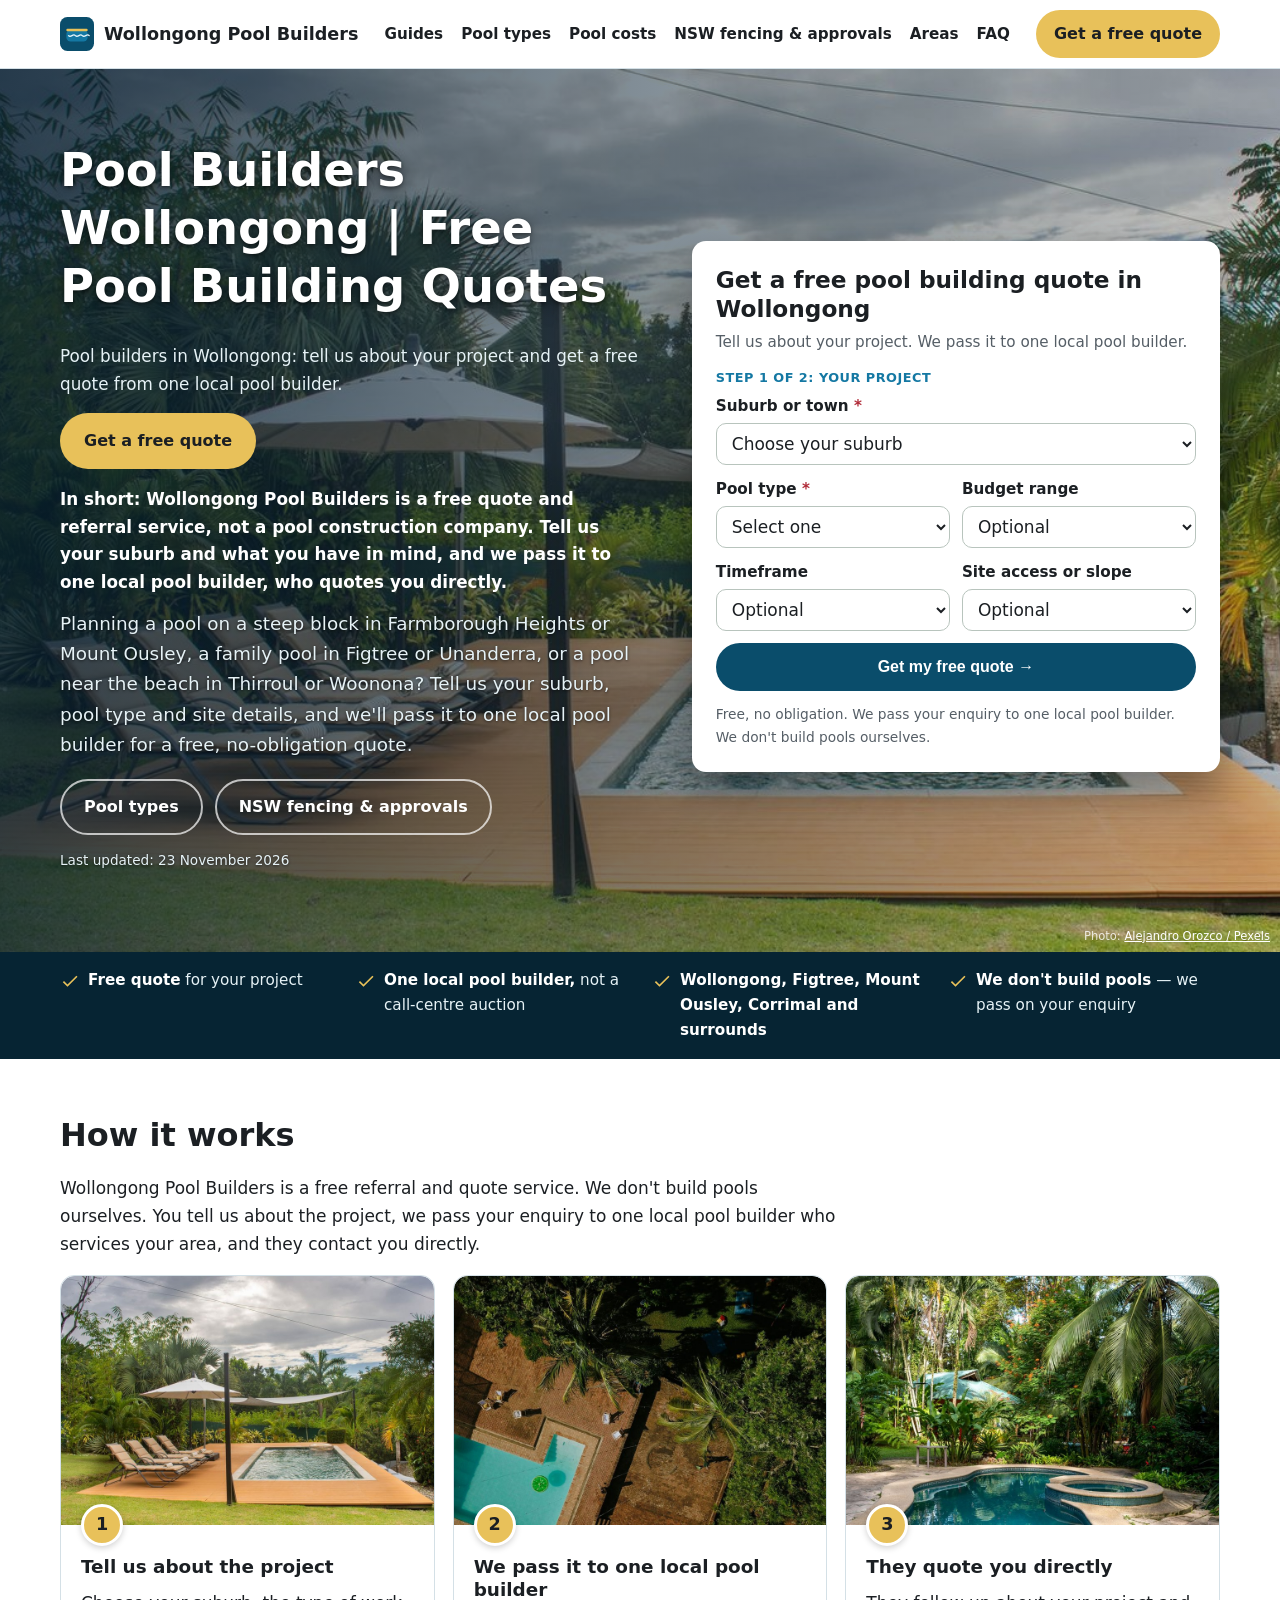
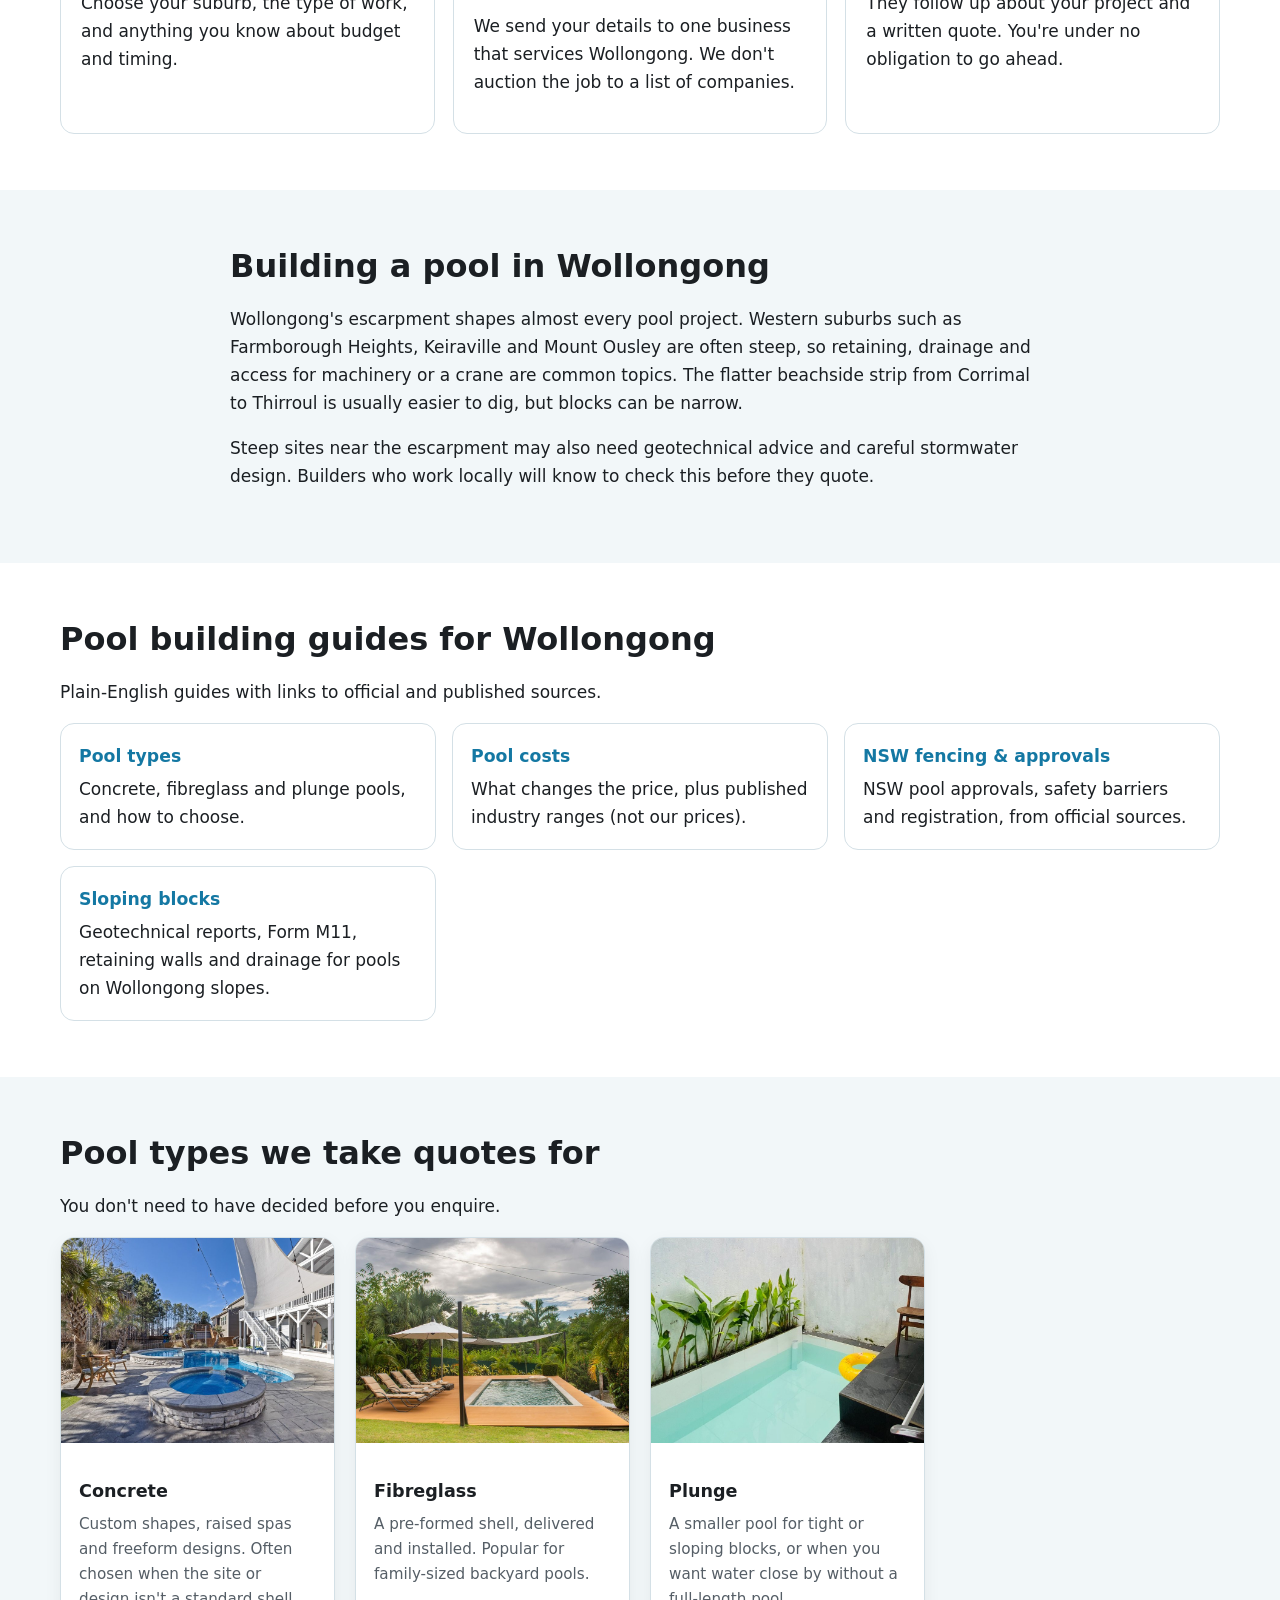
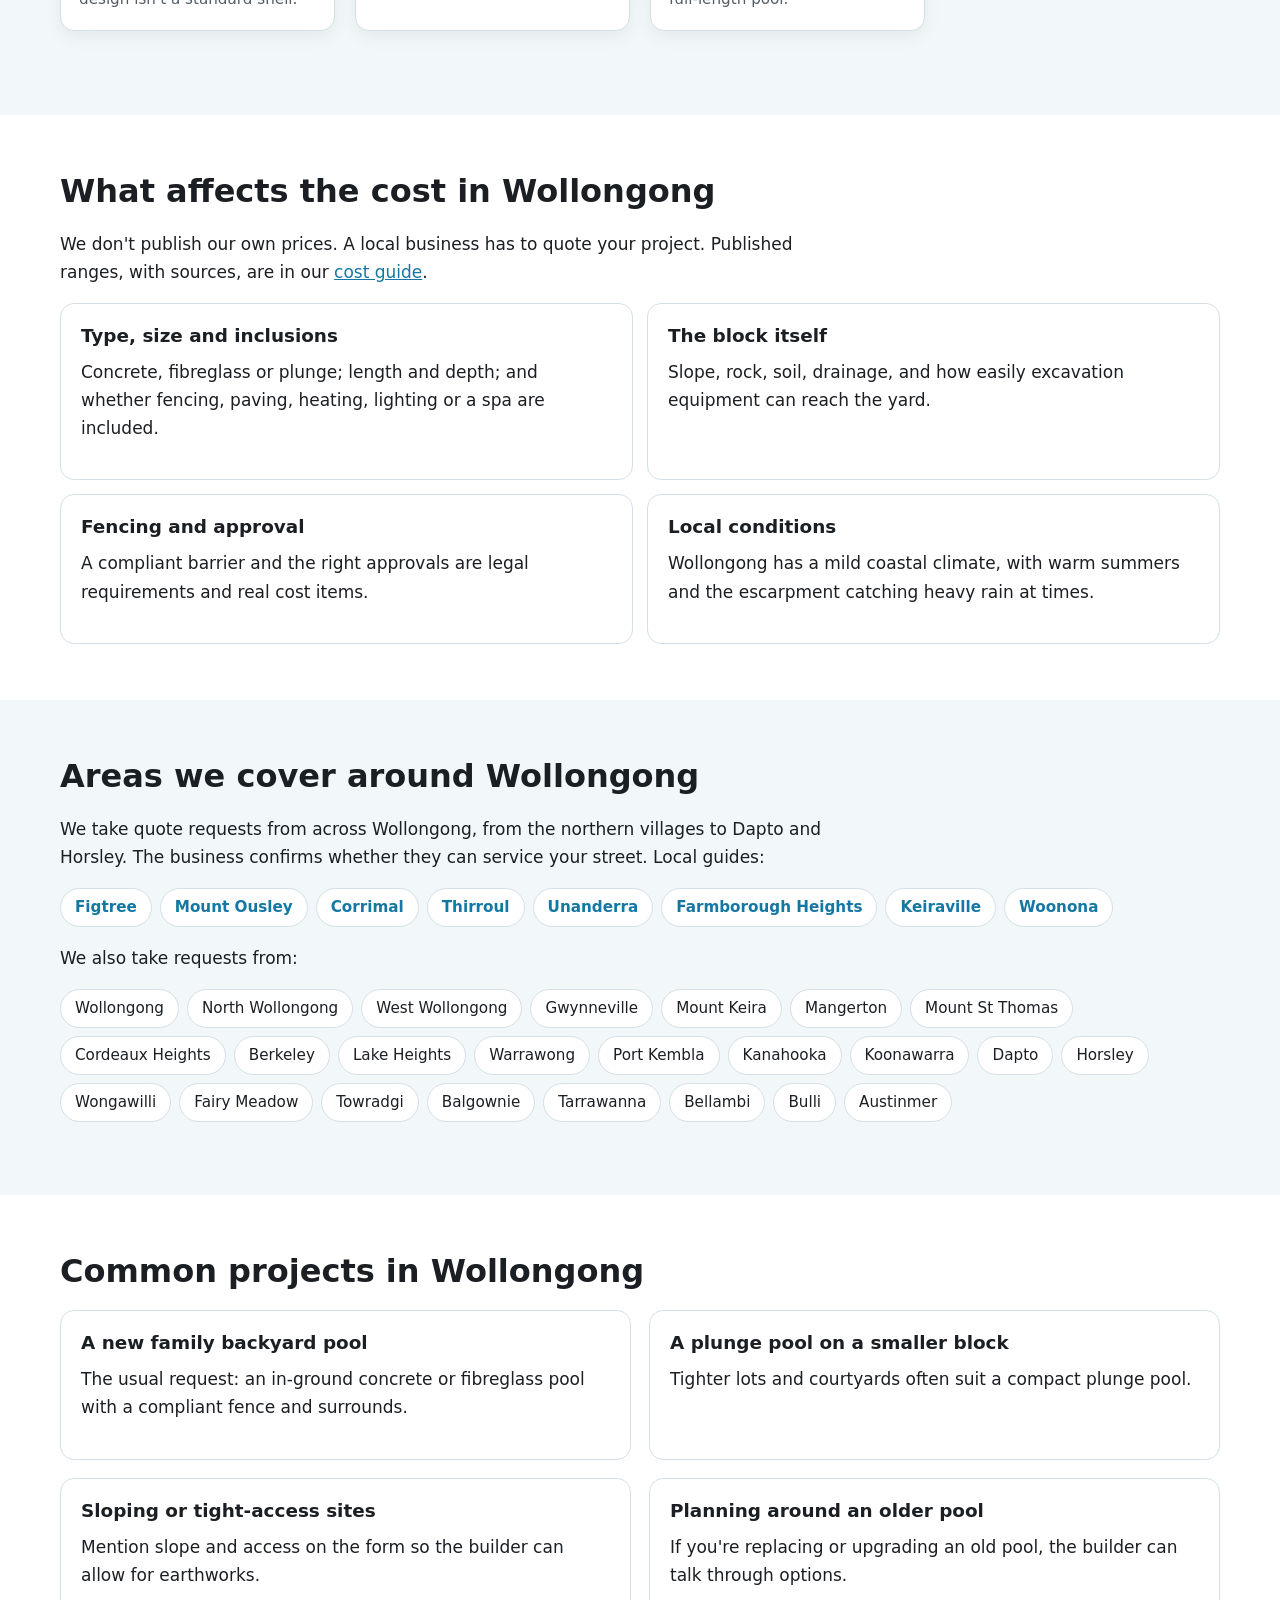
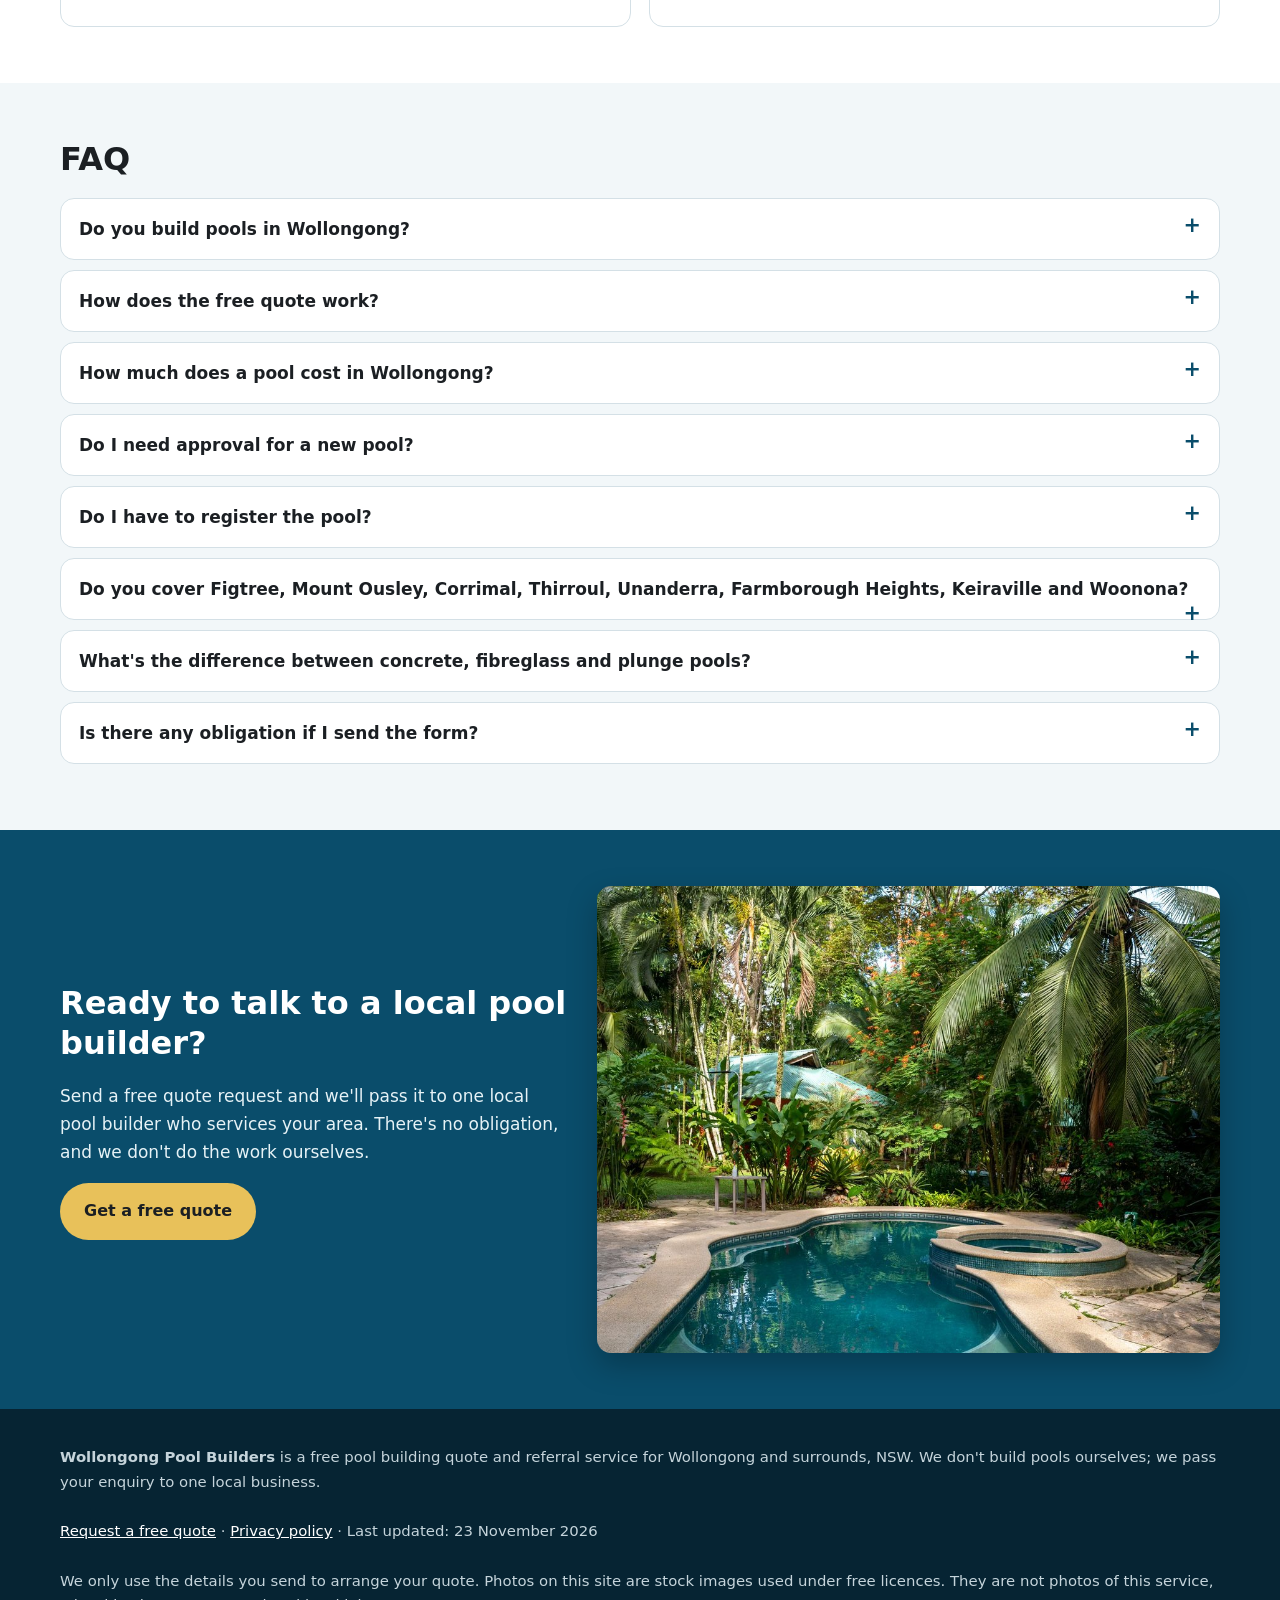
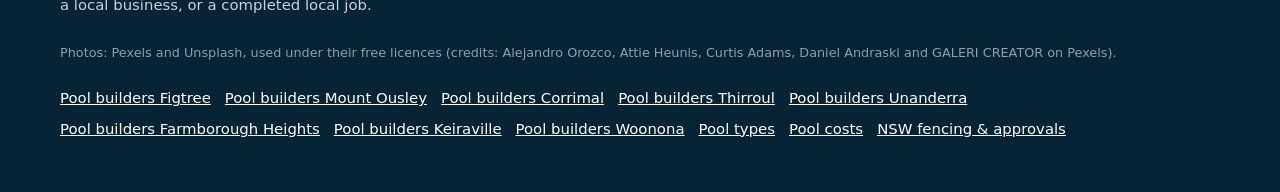
==== commit ab10f1c5: "Add guide page /pools-on-sloping-blocks/" ====
--- a/index.html
+++ b/index.html
@@ -20,10 +20,9 @@
 <meta name="twitter:image" content="https://wollongongpoolbuilders.com.au/img/hero.jpg">
 <script>document.documentElement.classList.add('js')</script>
 <link rel="stylesheet" href="/styles.css">
-<!-- GA4: Google tag (gtag.js) goes here once the GA4 property for wollongongpoolbuilders.com.au is created.
-<script async src="https://www.googletagmanager.com/gtag/js?id=G-XXXXXXXXXX"></script>
-<script>window.dataLayer=window.dataLayer||[];function gtag(){dataLayer.push(arguments);}gtag('js',new Date());gtag('config','G-XXXXXXXXXX');</script>
--->
+<!-- GA4 Measurement ID G-ZWHP8CDN0Y -->
+<script async src="https://www.googletagmanager.com/gtag/js?id=G-ZWHP8CDN0Y"></script>
+<script>window.dataLayer=window.dataLayer||[];function gtag(){dataLayer.push(arguments);}gtag('js',new Date());gtag('config','G-ZWHP8CDN0Y');</script>
 <script type="application/ld+json">
 {
  "@context": "https://schema.org",
@@ -336,7 +335,7 @@
   <div class="wrap">
     <h2 id="guides-h">Pool building guides for Wollongong</h2>
     <p class="intro">Plain-English guides with links to official and published sources.</p>
-    <div class="guide-cards"><a href="/pool-types/"><strong>Pool types</strong> Concrete, fibreglass and plunge pools, and how to choose.</a><a href="/pool-costs/"><strong>Pool costs</strong> What changes the price, plus published industry ranges (not our prices).</a><a href="/nsw-pool-fencing-approvals/"><strong>NSW fencing &amp; approvals</strong> NSW pool approvals, safety barriers and registration, from official sources.</a></div>
+    <div class="guide-cards"><a href="/pool-types/"><strong>Pool types</strong> Concrete, fibreglass and plunge pools, and how to choose.</a><a href="/pool-costs/"><strong>Pool costs</strong> What changes the price, plus published industry ranges (not our prices).</a><a href="/nsw-pool-fencing-approvals/"><strong>NSW fencing &amp; approvals</strong> NSW pool approvals, safety barriers and registration, from official sources.</a><a href="/pools-on-sloping-blocks/"><strong>Sloping blocks</strong> Geotechnical reports, Form M11, retaining walls and drainage for pools on Wollongong slopes.</a></div>
   </div>
 </section>
 <section class="alt" id="types" aria-labelledby="types-h">
